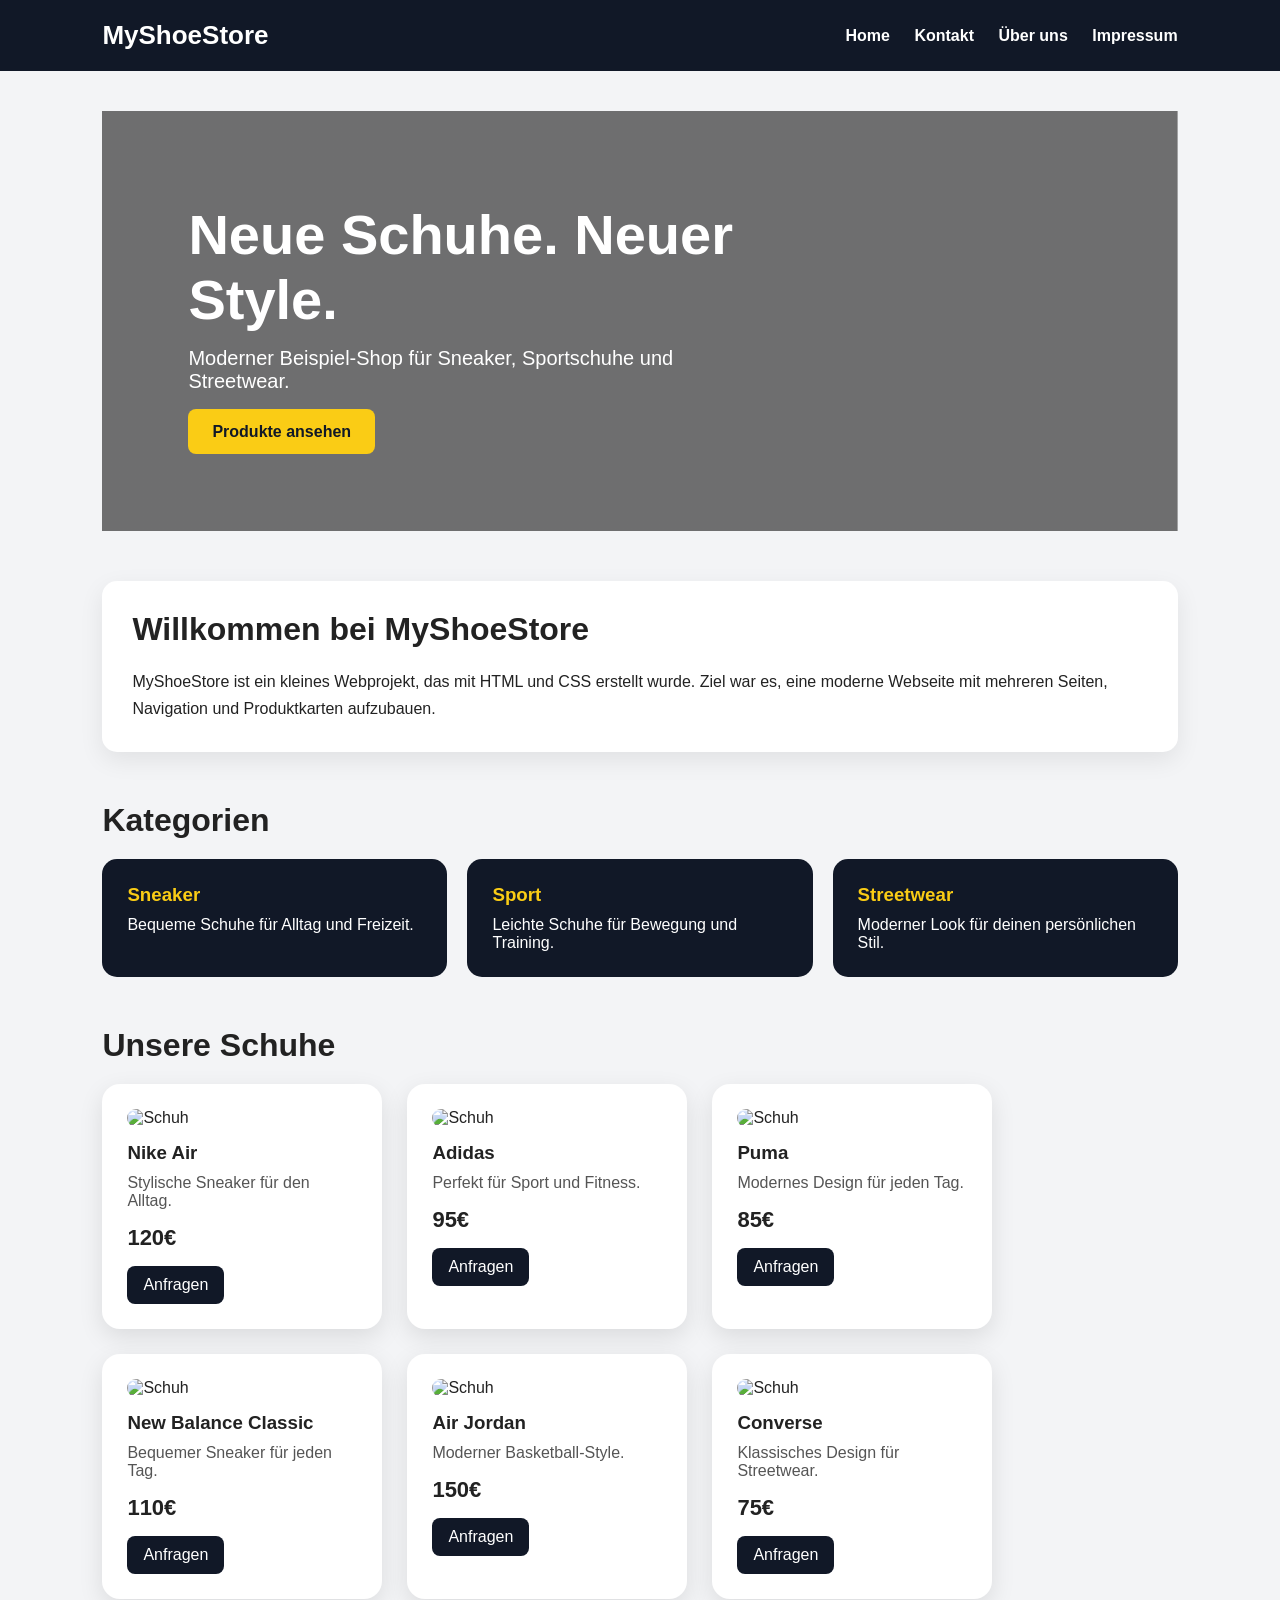
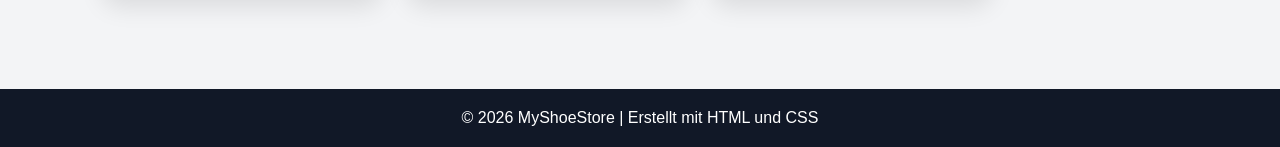
==== index.html @ dc3dc3cf "Add files via upload" ====
<!DOCTYPE html>
<html lang="de">
<head>
    <meta charset="UTF-8">
    <meta name="viewport" content="width=device-width, initial-scale=1.0">
    <title>MyShoeStore</title>
    <link rel="stylesheet" href="style.css">
</head>
<body>

<header>
    <div class="logo">MyShoeStore</div>

    <nav>
        <a href="index.html">Home</a>
        <a href="kontakt.html">Kontakt</a>
        <a href="ueberuns.html">Über uns</a>
        <a href="impressum.html">Impressum</a>
    </nav>
</header>

<main>

    <section class="hero">
        <div class="hero-text">
            <h1>Neue Schuhe. Neuer Style.</h1>
            <p>
                Moderner Beispiel-Shop für Sneaker, Sportschuhe und Streetwear.
            </p>
            <a class="button" href="#produkte">Produkte ansehen</a>
        </div>
    </section>

    <section class="info">
        <h2>Willkommen bei MyShoeStore</h2>

        <p>
            MyShoeStore ist ein kleines Webprojekt, das mit HTML und CSS erstellt wurde.
            Ziel war es, eine moderne Webseite mit mehreren Seiten, Navigation
            und Produktkarten aufzubauen.
        </p>
    </section>

    <section class="categories">
        <h2>Kategorien</h2>

        <div class="category-area">

            <div class="category">
                <h3>Sneaker</h3>
                <p>Bequeme Schuhe für Alltag und Freizeit.</p>
            </div>

            <div class="category">
                <h3>Sport</h3>
                <p>Leichte Schuhe für Bewegung und Training.</p>
            </div>

            <div class="category">
                <h3>Streetwear</h3>
                <p>Moderner Look für deinen persönlichen Stil.</p>
            </div>

        </div>
    </section>

    <section id="produkte">
        <h2>Unsere Schuhe</h2>

        <div class="products">

            <div class="card">
                <img src="images/nikeair.jpg" alt="Schuh">

                <h3>Nike Air</h3>
                <p>Stylische Sneaker für den Alltag.</p>
                <span>120€</span>

                <a href="kontakt.html">Anfragen</a>
            </div>

            <div class="card">
                <img src="images/adidasrun.jpg" alt="Schuh">

                <h3>Adidas</h3>
                <p>Perfekt für Sport und Fitness.</p>
                <span>95€</span>

                <a href="kontakt.html">Anfragen</a>
            </div>

            <div class="card">
                <img src="images/puma.jpg" alt="Schuh">

                <h3>Puma</h3>
                <p>Modernes Design für jeden Tag.</p>
                <span>85€</span>

                <a href="kontakt.html">Anfragen</a>
            </div>

            <div class="card">
                <img src="images/newbalance.jpg" alt="Schuh">

                <h3>New Balance Classic</h3>
                <p>Bequemer Sneaker für jeden Tag.</p>
                <span>110€</span>

                <a href="kontakt.html">Anfragen</a>
            </div>

            <div class="card">
                <img src="images/jordanone.jpg" alt="Schuh">

                <h3>Air Jordan</h3>
                <p>Moderner Basketball-Style.</p>
                <span>150€</span>

                <a href="kontakt.html">Anfragen</a>
            </div>

            <div class="card">
                <img src="images/converse.jpg" alt="Schuh">

                <h3>Converse</h3>
                <p>Klassisches Design für Streetwear.</p>
                <span>75€</span>

                <a href="kontakt.html">Anfragen</a>
            </div>

        </div>
    </section>

</main>

<footer>
    <p>© 2026 MyShoeStore | Erstellt mit HTML und CSS</p>
</footer>

</body>
</html>
---- style.css ----
* {
    margin: 0;
    padding: 0;
    box-sizing: border-box;
}

body {
    font-family: Arial, sans-serif;
    background: #f3f4f6;
    color: #222;
}

header {
    background: #111827;
    color: white;
    padding: 20px 8%;
    display: flex;
    justify-content: space-between;
    align-items: center;
}

.logo {
    font-size: 26px;
    font-weight: bold;
}

nav a {
    color: white;
    margin-left: 20px;
    text-decoration: none;
    font-weight: bold;
}

nav a:hover {
    color: #facc15;
}

.hero {
    min-height: 420px;
    background: linear-gradient(rgba(0,0,0,0.55), rgba(0,0,0,0.55)),
    url("images/jordanoff.jpg");
    background-size: cover;
    background-position: center;
    color: white;
    display: flex;
    align-items: center;
    padding: 60px 8%;
}

.hero-text {
    max-width: 550px;
}

.hero h1 {
    font-size: 56px;
    margin-bottom: 15px;
}

.hero p {
    font-size: 20px;
    margin-bottom: 30px;
}

.button {
    background: #facc15;
    color: #111827;
    padding: 14px 24px;
    border-radius: 8px;
    text-decoration: none;
    font-weight: bold;
}

.button:hover {
    background: white;
}

main {
    padding: 40px 8%;
}

section {
    margin-bottom: 50px;
}

h2 {
    font-size: 32px;
    margin-bottom: 20px;
}

.info {
    background: white;
    padding: 30px;
    border-radius: 15px;
    box-shadow: 0 8px 25px rgba(0,0,0,0.08);
}

.info p {
    line-height: 1.7;
}

.category-area {
    display: flex;
    gap: 20px;
}

.category {
    background: #111827;
    color: white;
    padding: 25px;
    border-radius: 15px;
    flex: 1;
}

.category h3 {
    margin-bottom: 10px;
    color: #facc15;
}

.products {
    display: flex;
    gap: 25px;
    flex-wrap: wrap;
}

.card {
    background: white;
    width: 280px;
    padding: 25px;
    border-radius: 18px;
    box-shadow: 0 8px 25px rgba(0,0,0,0.1);
    transition: 0.3s;
}

.card:hover {
    transform: translateY(-8px);
}

.card img {
    width: 100%;
    height: 220px;
    object-fit: cover;
    border-radius: 12px;
    margin-bottom: 15px;
}

.card h3 {
    margin-bottom: 10px;
}

.card p {
    color: #555;
    margin-bottom: 15px;
}

.card span {
    display: block;
    font-size: 22px;
    font-weight: bold;
    margin-bottom: 15px;
}

.card a {
    display: inline-block;
    background: #111827;
    color: white;
    padding: 10px 16px;
    border-radius: 8px;
    text-decoration: none;
}

.card a:hover {
    background: #facc15;
    color: #111827;
}

.page-box {
    background: white;
    padding: 30px;
    border-radius: 15px;
    box-shadow: 0 8px 25px rgba(0,0,0,0.08);
}

table {
    width: 100%;
    border-collapse: collapse;
    background: white;
    border-radius: 15px;
    overflow: hidden;
}

th {
    background: #111827;
    color: white;
}

th, td {
    padding: 15px;
    border-bottom: 1px solid #ddd;
    text-align: left;
}

.contact-form {
    display: flex;
    flex-direction: column;
    gap: 15px;
}

input, textarea {
    padding: 12px;
    border: 1px solid #ccc;
    border-radius: 8px;
    font-family: Arial, sans-serif;
}

button {
    background: #111827;
    color: white;
    border: none;
    padding: 14px;
    border-radius: 8px;
    font-weight: bold;
}

button:hover {
    background: #facc15;
    color: #111827;
}

footer {
    background: #111827;
    color: white;
    text-align: center;
    padding: 20px;
}

@media (max-width: 800px) {

    header {
        flex-direction: column;
        gap: 15px;
    }

    nav a {
        margin: 0 8px;
    }

    .hero h1 {
        font-size: 38px;
    }

    .category-area {
        flex-direction: column;
    }

    .products {
        flex-direction: column;
    }

    .card {
        width: 100%;
    }
}
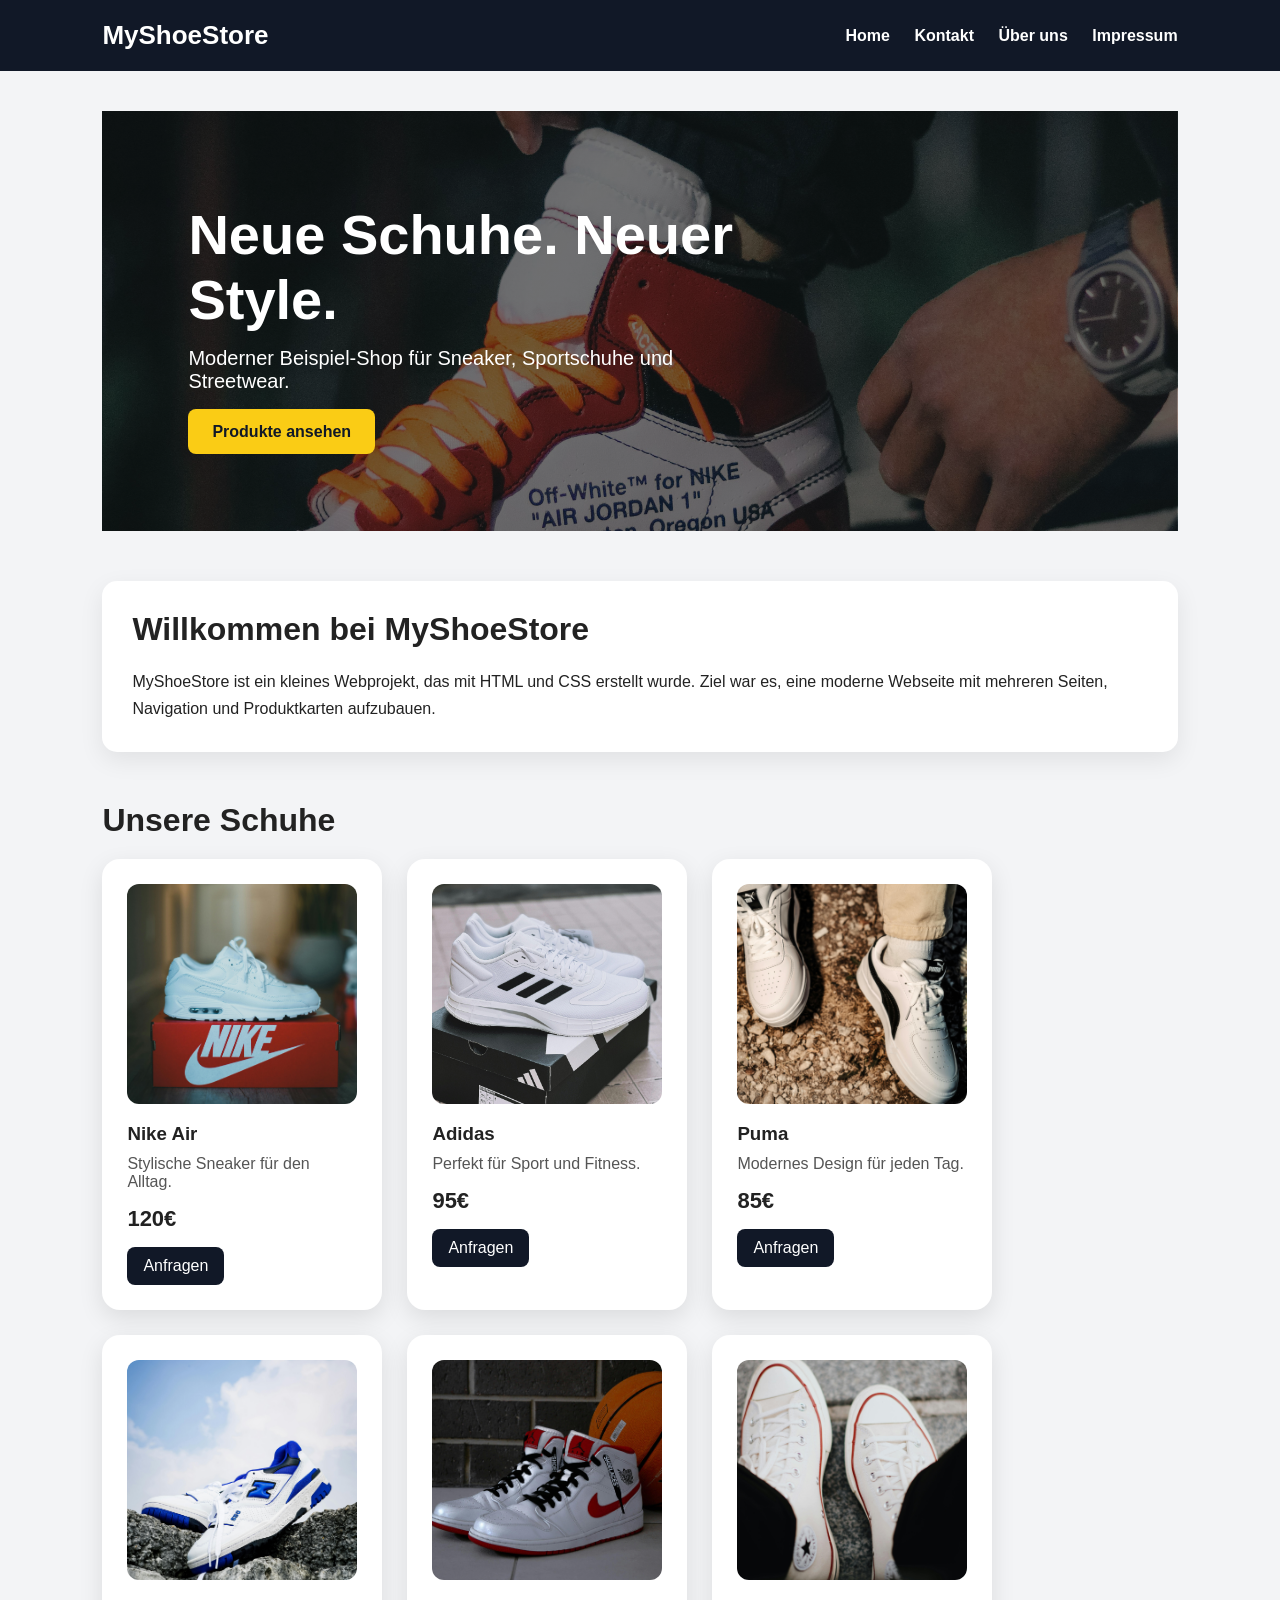
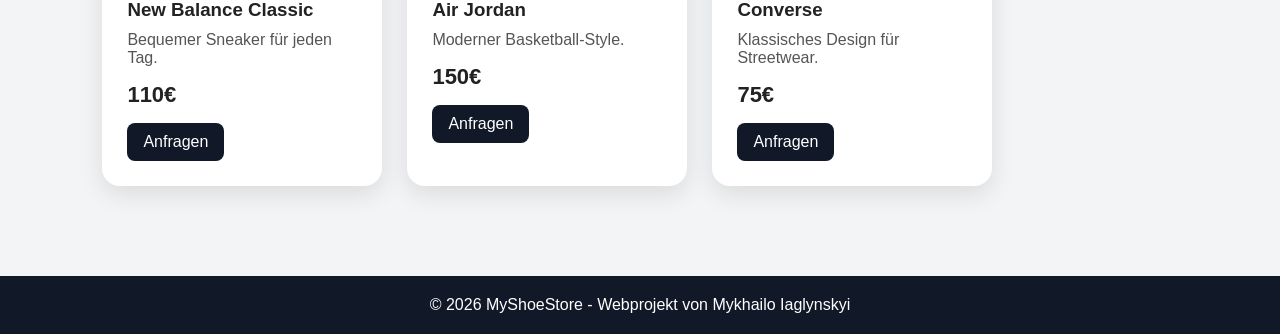
==== commit ac4372c9: "Add files via upload" ====
--- a/index.html
+++ b/index.html
@@ -39,29 +39,6 @@
             Ziel war es, eine moderne Webseite mit mehreren Seiten, Navigation
             und Produktkarten aufzubauen.
         </p>
-    </section>
-
-    <section class="categories">
-        <h2>Kategorien</h2>
-
-        <div class="category-area">
-
-            <div class="category">
-                <h3>Sneaker</h3>
-                <p>Bequeme Schuhe für Alltag und Freizeit.</p>
-            </div>
-
-            <div class="category">
-                <h3>Sport</h3>
-                <p>Leichte Schuhe für Bewegung und Training.</p>
-            </div>
-
-            <div class="category">
-                <h3>Streetwear</h3>
-                <p>Moderner Look für deinen persönlichen Stil.</p>
-            </div>
-
-        </div>
     </section>
 
     <section id="produkte">
@@ -135,7 +112,7 @@
 </main>
 
 <footer>
-    <p>© 2026 MyShoeStore | Erstellt mit HTML und CSS</p>
+    <p>© 2026 MyShoeStore - Webprojekt von Mykhailo Iaglynskyi</p>
 </footer>
 
 </body>
